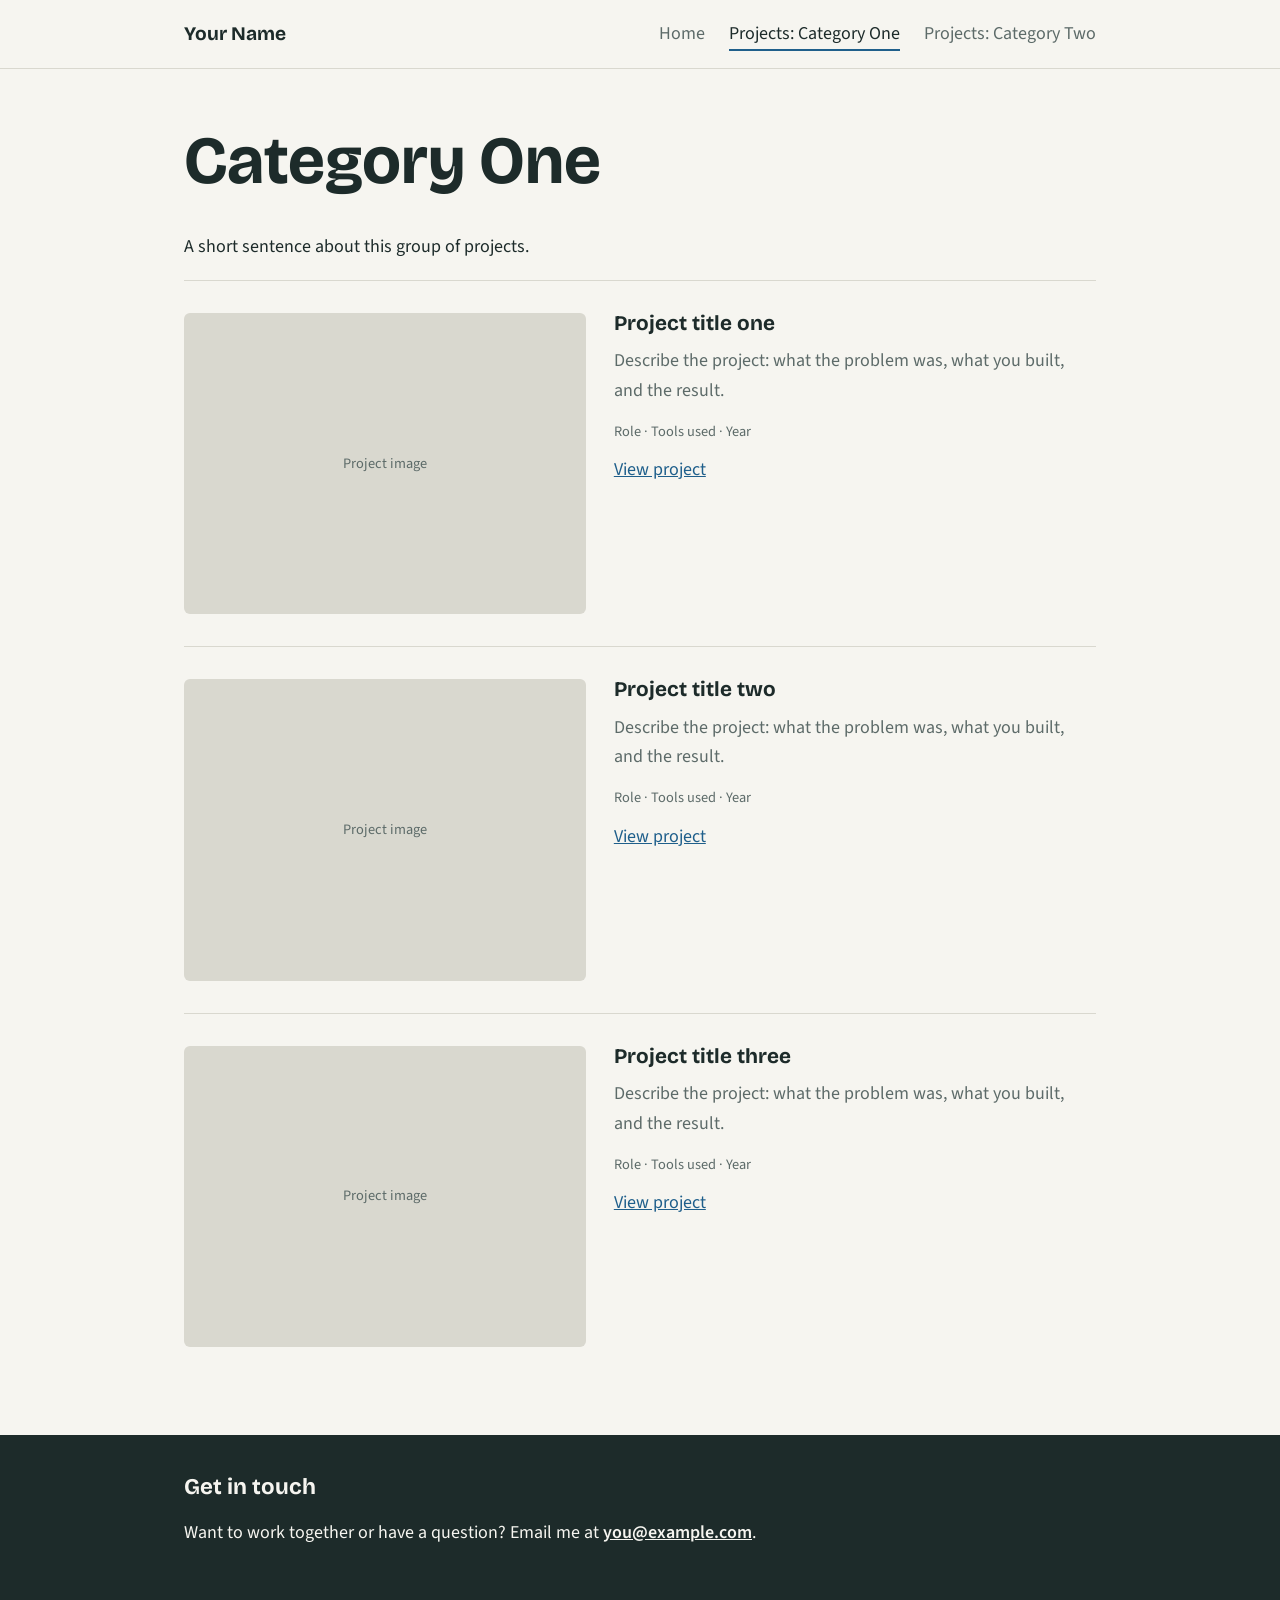
==== projects-1.html @ 92ba92cf "Add files via upload" ====
<!DOCTYPE html>
<html lang="en">
<head>
<meta charset="utf-8">
<meta name="viewport" content="width=device-width, initial-scale=1">
<title>Projects: Category One | Your Name</title>
<link rel="preconnect" href="https://fonts.googleapis.com">
<link href="https://fonts.googleapis.com/css2?family=Bricolage+Grotesque:wght@600;700&family=Source+Sans+3:wght@400;600&display=swap" rel="stylesheet">
<link rel="stylesheet" href="style.css">
</head>
<body>
<header><div class="wrap">
  <a class="logo" href="index.html">Your Name</a>
  <nav>
    <a href="index.html">Home</a>
    <a href="projects-1.html" aria-current="page">Projects: Category One</a>
    <a href="projects-2.html">Projects: Category Two</a>
  </nav>
</div></header>
<main><div class="wrap">
  <h1>Category One</h1>
  <p class="intro">A short sentence about this group of projects.</p>
  <article class="project">
    <div class="ph"><!-- Replace with: <img src="images/a.jpg" alt="Describe the project"> -->Project image</div>
    <div>
      <h3>Project title one</h3>
      <p>Describe the project: what the problem was, what you built, and the result.</p>
      <p class="tags">Role &middot; Tools used &middot; Year</p>
      <a href="#">View project</a> <!-- Link to a live site, repo or case study -->
    </div>
  </article>
  <article class="project">
    <div class="ph"><!-- Replace with: <img src="images/b.jpg" alt="Describe the project"> -->Project image</div>
    <div>
      <h3>Project title two</h3>
      <p>Describe the project: what the problem was, what you built, and the result.</p>
      <p class="tags">Role &middot; Tools used &middot; Year</p>
      <a href="#">View project</a> <!-- Link to a live site, repo or case study -->
    </div>
  </article>
  <article class="project">
    <div class="ph"><!-- Replace with: <img src="images/c.jpg" alt="Describe the project"> -->Project image</div>
    <div>
      <h3>Project title three</h3>
      <p>Describe the project: what the problem was, what you built, and the result.</p>
      <p class="tags">Role &middot; Tools used &middot; Year</p>
      <a href="#">View project</a> <!-- Link to a live site, repo or case study -->
    </div>
  </article>
</div></main>
<footer><div class="wrap">
  <h2>Get in touch</h2>
  <!-- Replace both instances of the email below with yours -->
  <p>Want to work together or have a question? Email me at <a href="mailto:you@example.com">you@example.com</a>.</p>
</div></footer>
</body>
</html>
---- style.css ----
:root{--bg:#f6f5f0;--ink:#1d2b2a;--muted:#5d6b69;--accent:#1f5f8b;--line:#d9d8cf;--card:#fff}
@media (prefers-color-scheme:dark){:root{--bg:#141b1b;--ink:#eceee9;--muted:#9aa8a6;--accent:#6fb4e0;--line:#2b3837;--card:#1b2423}}
*{box-sizing:border-box}
body{margin:0;background:var(--bg);color:var(--ink);font:18px/1.65 "Source Sans 3",Georgia,sans-serif;display:flex;flex-direction:column;min-height:100vh}
h1,h2,h3{font-family:"Bricolage Grotesque","Helvetica Neue",sans-serif;line-height:1.1;margin:0 0 .5em}
h1{font-size:clamp(2.4rem,6vw,4.2rem)}h2{font-size:1.8rem}h3{font-size:1.3rem}
a{color:var(--accent)}a:focus-visible{outline:3px solid var(--accent);outline-offset:3px}
.wrap{max-width:960px;margin:0 auto;padding:0 24px;width:100%}
header{border-bottom:1px solid var(--line)}
header .wrap{display:flex;justify-content:space-between;align-items:center;flex-wrap:wrap;gap:12px;padding-top:18px;padding-bottom:18px}
.logo{font-family:"Bricolage Grotesque",sans-serif;font-weight:700;font-size:1.2rem;text-decoration:none;color:var(--ink)}
nav a{margin-left:20px;text-decoration:none;color:var(--muted);padding-bottom:3px}
nav a:hover,nav a[aria-current]{color:var(--ink);border-bottom:2px solid var(--accent)}
main{flex:1;padding:56px 0}
.intro{max-width:620px}
.intro p{color:var(--muted)}
.gallery{display:grid;grid-template-columns:repeat(auto-fit,minmax(240px,1fr));gap:16px;margin-top:40px}
.ph{aspect-ratio:4/3;background:var(--line);border-radius:6px;display:grid;place-items:center;color:var(--muted);font-size:.9rem;overflow:hidden}
.ph img{width:100%;height:100%;object-fit:cover}
.project{display:grid;grid-template-columns:1fr 1.2fr;gap:28px;padding:32px 0;border-top:1px solid var(--line)}
.project p{margin:.3em 0 .8em;color:var(--muted)}
.tags{font-size:.9rem;color:var(--muted)}
@media(max-width:680px){.project{grid-template-columns:1fr}nav a{margin:0 16px 0 0}}
footer{background:var(--ink);color:var(--bg);padding:40px 0}
footer h2{font-size:1.4rem}footer a{color:inherit;font-weight:600}
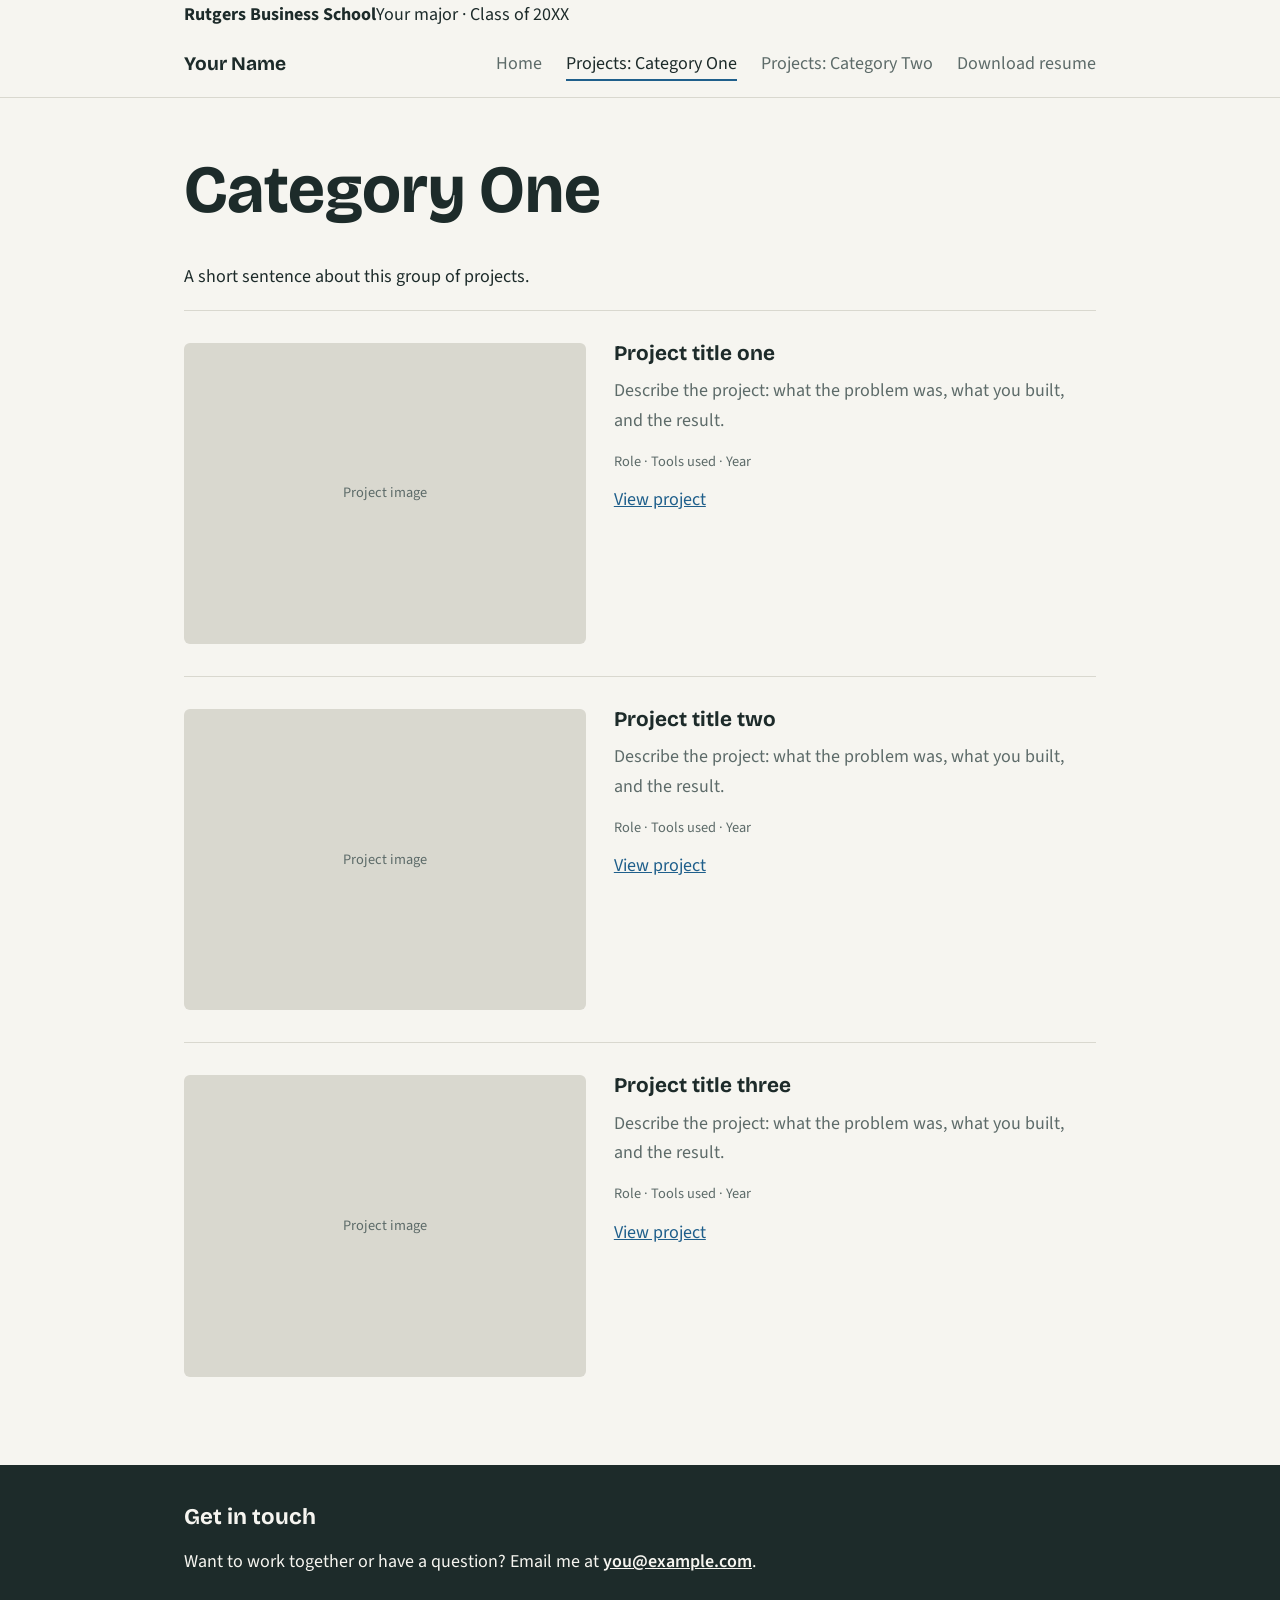
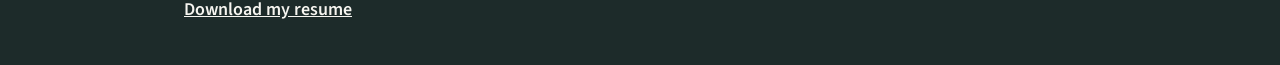
==== commit 685420f3: "Add files via upload" ====
--- a/projects-1.html
+++ b/projects-1.html
@@ -9,12 +9,14 @@
 <link rel="stylesheet" href="style.css">
 </head>
 <body>
+<div class="topbar"><div class="wrap"><strong>Rutgers Business School</strong><span>Your major &middot; Class of 20XX</span></div></div>
 <header><div class="wrap">
   <a class="logo" href="index.html">Your Name</a>
   <nav>
     <a href="index.html">Home</a>
     <a href="projects-1.html" aria-current="page">Projects: Category One</a>
     <a href="projects-2.html">Projects: Category Two</a>
+    <a class="btn" href="resume.pdf" download>Download resume</a>
   </nav>
 </div></header>
 <main><div class="wrap">
@@ -52,6 +54,7 @@
   <h2>Get in touch</h2>
   <!-- Replace both instances of the email below with yours -->
   <p>Want to work together or have a question? Email me at <a href="mailto:you@example.com">you@example.com</a>.</p>
+  <a class="btn" href="resume.pdf" download>Download my resume</a>
 </div></footer>
 </body>
 </html>
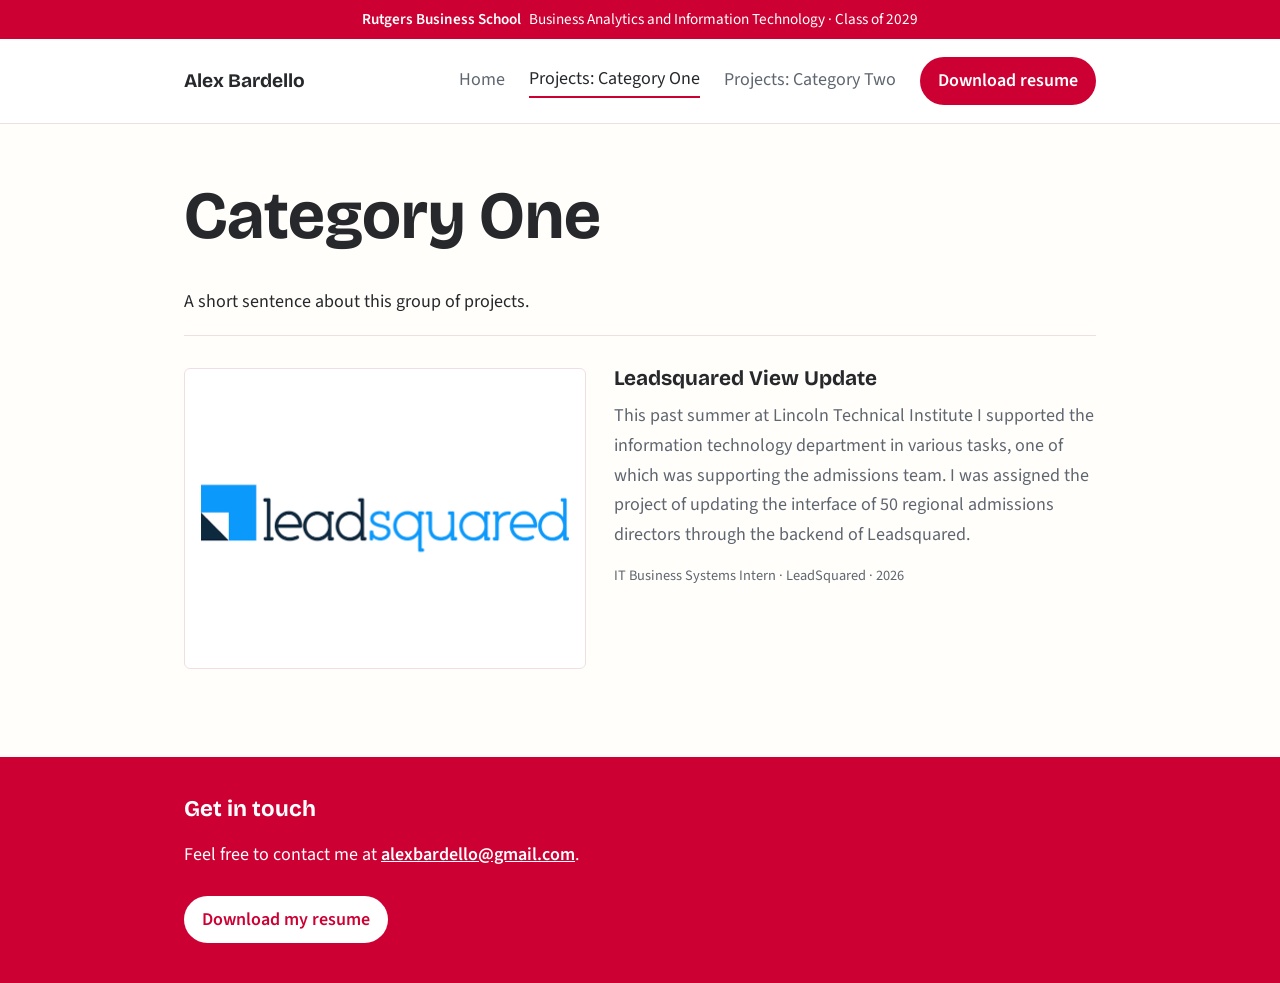
==== commit 8a6d51ac: "Add files via upload" ====
--- a/projects-1.html
+++ b/projects-1.html
@@ -3,58 +3,38 @@
 <head>
 <meta charset="utf-8">
 <meta name="viewport" content="width=device-width, initial-scale=1">
-<title>Projects: Category One | Your Name</title>
+<title>Projects: Category One | Alex Bardello</title>
 <link rel="preconnect" href="https://fonts.googleapis.com">
 <link href="https://fonts.googleapis.com/css2?family=Bricolage+Grotesque:wght@600;700&family=Source+Sans+3:wght@400;600&display=swap" rel="stylesheet">
 <link rel="stylesheet" href="style.css">
 </head>
 <body>
-<div class="topbar"><div class="wrap"><strong>Rutgers Business School</strong><span>Your major &middot; Class of 20XX</span></div></div>
+<div class="topbar"><div class="wrap"><strong>Rutgers Business School </strong><span>Business Analytics and Information Technology &middot; Class of 2029</span></div></div>
 <header><div class="wrap">
-  <a class="logo" href="index.html">Your Name</a>
+  <a class="logo" href="index.html">Alex Bardello</a>
   <nav>
     <a href="index.html">Home</a>
     <a href="projects-1.html" aria-current="page">Projects: Category One</a>
     <a href="projects-2.html">Projects: Category Two</a>
-    <a class="btn" href="resume.pdf" download>Download resume</a>
+    <a class="btn" href="Bardello_Alex_Resume_Fall-26.pdf" download>Download resume</a>
   </nav>
 </div></header>
 <main><div class="wrap">
   <h1>Category One</h1>
   <p class="intro">A short sentence about this group of projects.</p>
   <article class="project">
-    <div class="ph"><!-- Replace with: <img src="images/a.jpg" alt="Describe the project"> -->Project image</div>
+    <div class="ph logo"><img src="leadsquared.png" alt="LeadSquared logo"></div>
     <div>
-      <h3>Project title one</h3>
-      <p>Describe the project: what the problem was, what you built, and the result.</p>
-      <p class="tags">Role &middot; Tools used &middot; Year</p>
-      <a href="#">View project</a> <!-- Link to a live site, repo or case study -->
-    </div>
-  </article>
-  <article class="project">
-    <div class="ph"><!-- Replace with: <img src="images/b.jpg" alt="Describe the project"> -->Project image</div>
-    <div>
-      <h3>Project title two</h3>
-      <p>Describe the project: what the problem was, what you built, and the result.</p>
-      <p class="tags">Role &middot; Tools used &middot; Year</p>
-      <a href="#">View project</a> <!-- Link to a live site, repo or case study -->
-    </div>
-  </article>
-  <article class="project">
-    <div class="ph"><!-- Replace with: <img src="images/c.jpg" alt="Describe the project"> -->Project image</div>
-    <div>
-      <h3>Project title three</h3>
-      <p>Describe the project: what the problem was, what you built, and the result.</p>
-      <p class="tags">Role &middot; Tools used &middot; Year</p>
-      <a href="#">View project</a> <!-- Link to a live site, repo or case study -->
+      <h3>Leadsquared View Update</h3>
+      <p>This past summer at Lincoln Technical Institute I supported the information technology department in various tasks, one of which was supporting the admissions team. I was assigned the project of updating the interface of 50 regional admissions directors through the backend of Leadsquared.</p>
+      <p class="tags">IT Business Systems Intern &middot; LeadSquared &middot; 2026</p>
     </div>
   </article>
 </div></main>
 <footer><div class="wrap">
   <h2>Get in touch</h2>
-  <!-- Replace both instances of the email below with yours -->
-  <p>Want to work together or have a question? Email me at <a href="mailto:you@example.com">you@example.com</a>.</p>
-  <a class="btn" href="resume.pdf" download>Download my resume</a>
+    <p>Feel free to contact me at <a href="mailto:alexbardello@gmail.com">alexbardello@gmail.com</a>.</p>
+  <a class="btn" href="Bardello_Alex_Resume_Fall-26.pdf" download>Download my resume</a>
 </div></footer>
 </body>
 </html>
--- a/style.css
+++ b/style.css
@@ -1,5 +1,4 @@
-:root{--bg:#f6f5f0;--ink:#1d2b2a;--muted:#5d6b69;--accent:#1f5f8b;--line:#d9d8cf;--card:#fff}
-@media (prefers-color-scheme:dark){:root{--bg:#141b1b;--ink:#eceee9;--muted:#9aa8a6;--accent:#6fb4e0;--line:#2b3837;--card:#1b2423}}
+:root{--bg:#fffefb;--ink:#26282b;--muted:#5f6670;--accent:#cc0033;--line:#f0dfe2;--card:#fff;--tint:#fff1f3}
 *{box-sizing:border-box}
 body{margin:0;background:var(--bg);color:var(--ink);font:18px/1.65 "Source Sans 3",Georgia,sans-serif;display:flex;flex-direction:column;min-height:100vh}
 h1,h2,h3{font-family:"Bricolage Grotesque","Helvetica Neue",sans-serif;line-height:1.1;margin:0 0 .5em}
@@ -23,3 +22,36 @@
 @media(max-width:680px){.project{grid-template-columns:1fr}nav a{margin:0 16px 0 0}}
 footer{background:var(--ink);color:var(--bg);padding:40px 0}
 footer h2{font-size:1.4rem}footer a{color:inherit;font-weight:600}
+
+.topbar{background:var(--accent);color:#fff;font-size:.95rem;padding:7px 0}
+.topbar .wrap{display:flex;gap:8px;flex-wrap:wrap;justify-content:center;text-align:center}
+.topbar strong{font-weight:600}
+header{background:#fff}
+.btn{display:inline-block;background:var(--accent);color:#fff!important;text-decoration:none;font-weight:600;padding:9px 18px;border-radius:999px;border:0!important}
+.btn:hover{background:#a8002a}
+nav{display:flex;align-items:center;flex-wrap:wrap;gap:4px}
+nav a.btn{margin-left:20px;padding-bottom:9px}
+.hero{background:var(--tint);padding:56px 0 64px;border-bottom:1px solid var(--line)}
+.badge{display:inline-block;background:#fff;color:var(--accent);border:2px solid var(--accent);font-weight:600;padding:6px 16px;border-radius:999px;margin-bottom:20px}
+.hero .actions{display:flex;gap:18px;align-items:center;flex-wrap:wrap;margin-top:24px}
+.ph{background:#ffe3e8;color:#8a4a56}
+.home main{padding-top:0}
+.home .gallery{margin-top:48px}
+footer{background:var(--accent);color:#fff}
+footer a{color:#fff}
+footer .btn{background:#fff;color:var(--accent)!important;margin-top:8px}
+footer .btn:hover{background:var(--tint)}
+@media(max-width:680px){nav a.btn{margin-left:0}}
+.hero-grid{display:grid;grid-template-columns:1fr 280px;gap:48px;align-items:center}
+.hero .intro{max-width:620px}
+.headshot .ph{aspect-ratio:4/5;border-radius:50% 50% 12px 12px / 38% 38% 12px 12px;border:6px solid #fff;box-shadow:0 0 0 2px var(--accent)}
+@media(max-width:760px){.hero-grid{grid-template-columns:1fr}.headshot{max-width:240px;order:-1}}
+.badge:empty{display:none}
+.skills{padding:56px 0 8px}
+.skill-group{display:grid;grid-template-columns:200px 1fr;gap:12px 24px;padding:20px 0;border-top:1px solid var(--line);align-items:baseline}
+.skill-group h3{font-size:1.1rem;margin:0}
+.skill-group ul{list-style:none;margin:0;padding:0;display:flex;flex-wrap:wrap;gap:10px}
+.skill-group li{background:var(--tint);border:1px solid var(--line);border-radius:999px;padding:4px 16px;font-size:.98rem}
+@media(max-width:680px){.skill-group{grid-template-columns:1fr}}
+.ph.logo{background:#fff;border:1px solid var(--line)}
+.ph.logo img{object-fit:contain;padding:16px}
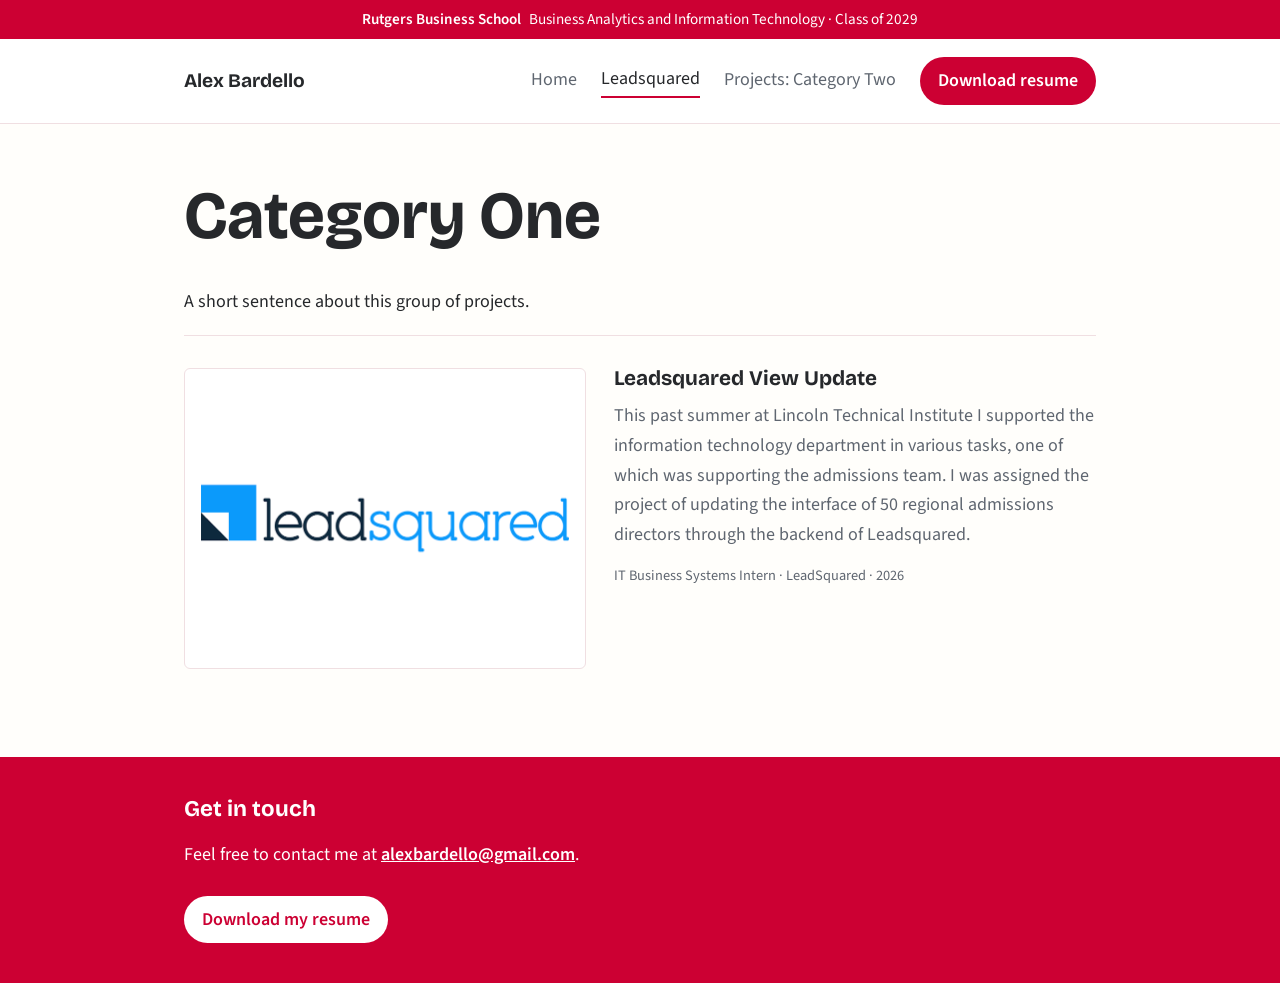
==== commit 21bc1796: "Update projects-1.html" ====
--- a/projects-1.html
+++ b/projects-1.html
@@ -14,7 +14,7 @@
   <a class="logo" href="index.html">Alex Bardello</a>
   <nav>
     <a href="index.html">Home</a>
-    <a href="projects-1.html" aria-current="page">Projects: Category One</a>
+    <a href="projects-1.html" aria-current="page">Leadsquared</a>
     <a href="projects-2.html">Projects: Category Two</a>
     <a class="btn" href="Bardello_Alex_Resume_Fall-26.pdf" download>Download resume</a>
   </nav>
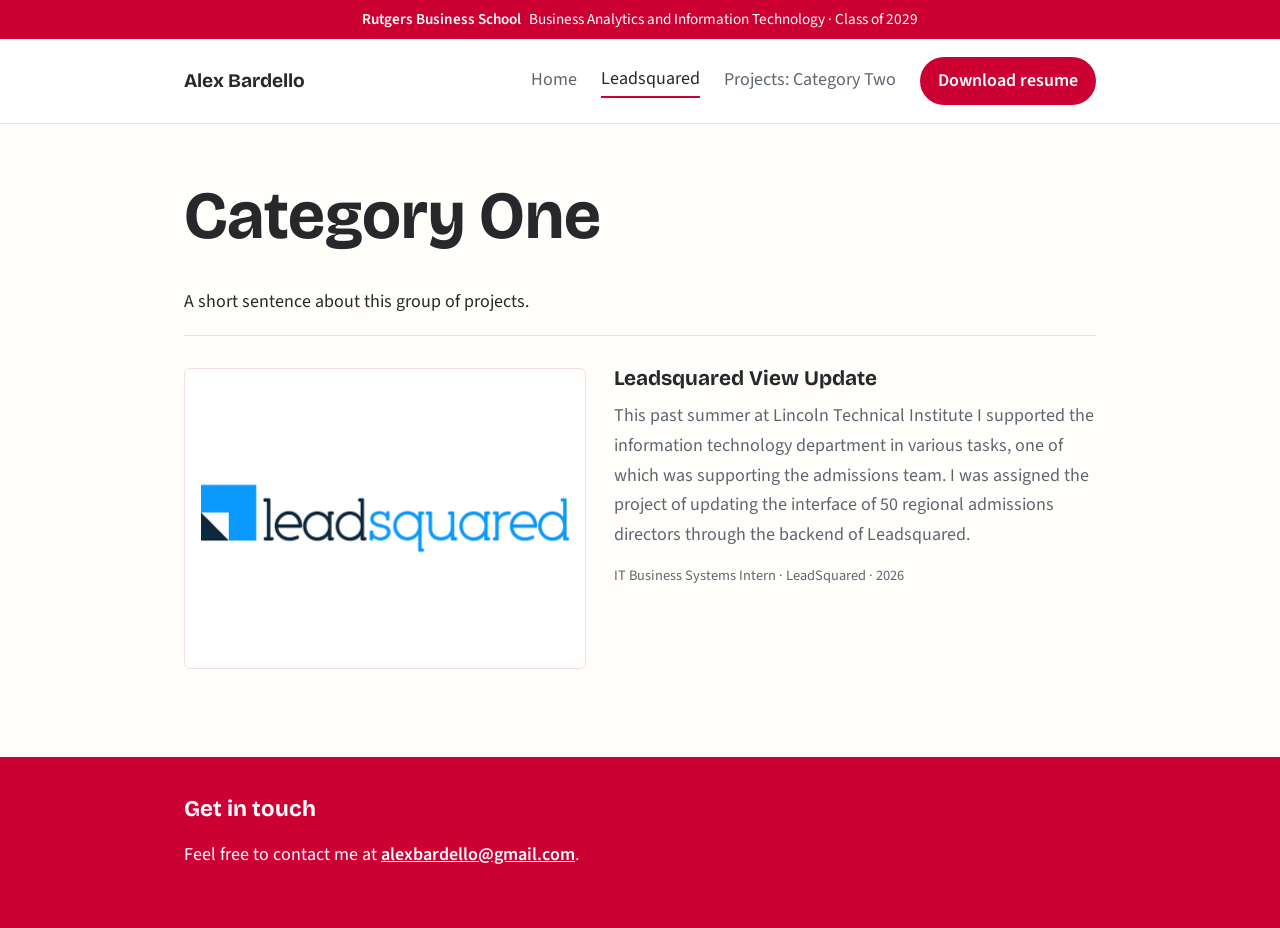
==== commit f79c6f5e: "projects-1.html" ====
--- a/projects-1.html
+++ b/projects-1.html
@@ -34,7 +34,6 @@
 <footer><div class="wrap">
   <h2>Get in touch</h2>
     <p>Feel free to contact me at <a href="mailto:alexbardello@gmail.com">alexbardello@gmail.com</a>.</p>
-  <a class="btn" href="Bardello_Alex_Resume_Fall-26.pdf" download>Download my resume</a>
 </div></footer>
 </body>
 </html>
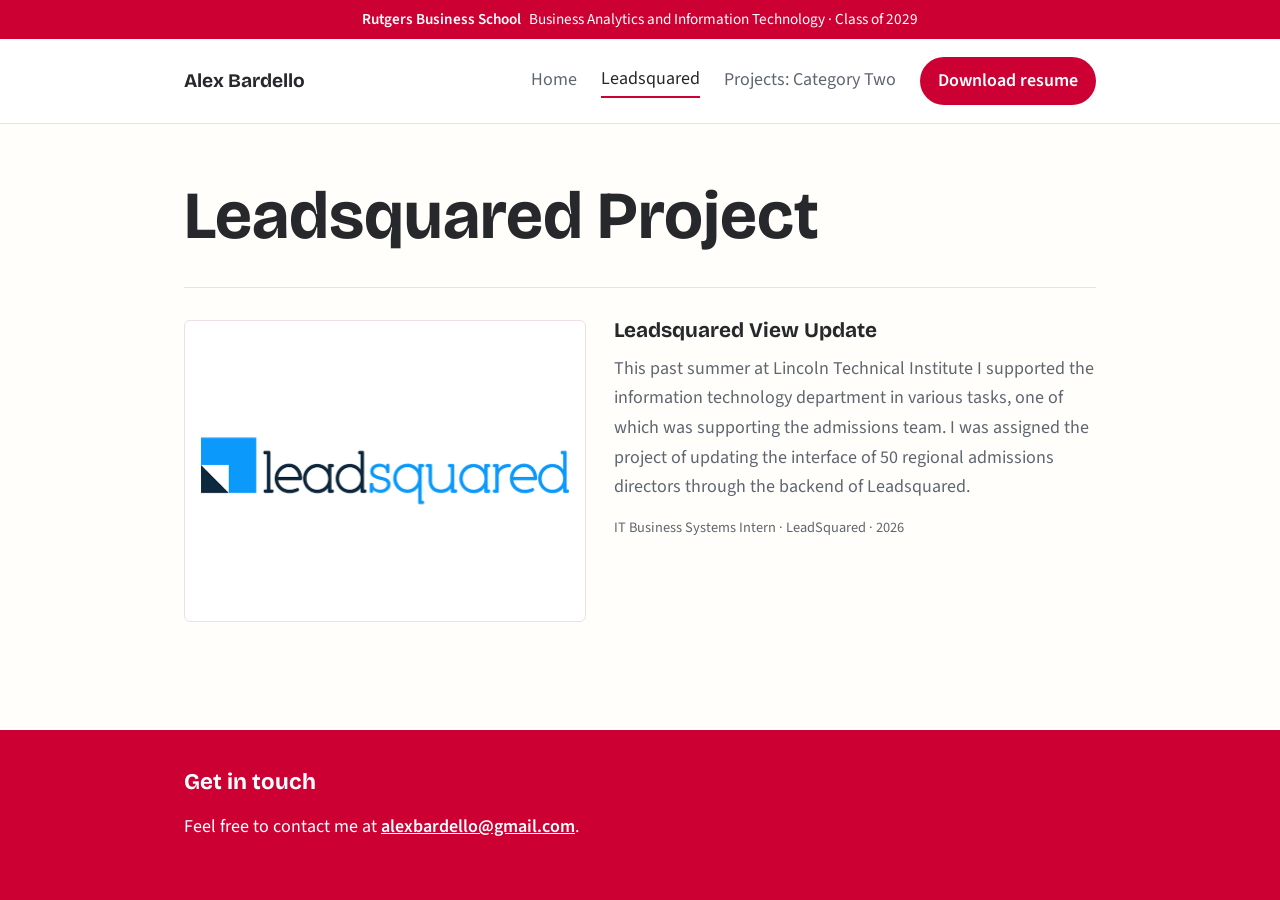
==== commit 7385a28d: "projects-1.html" ====
--- a/projects-1.html
+++ b/projects-1.html
@@ -20,8 +20,7 @@
   </nav>
 </div></header>
 <main><div class="wrap">
-  <h1>Category One</h1>
-  <p class="intro">A short sentence about this group of projects.</p>
+  <h1>Leadsquared Project</h1>
   <article class="project">
     <div class="ph logo"><img src="leadsquared.png" alt="LeadSquared logo"></div>
     <div>
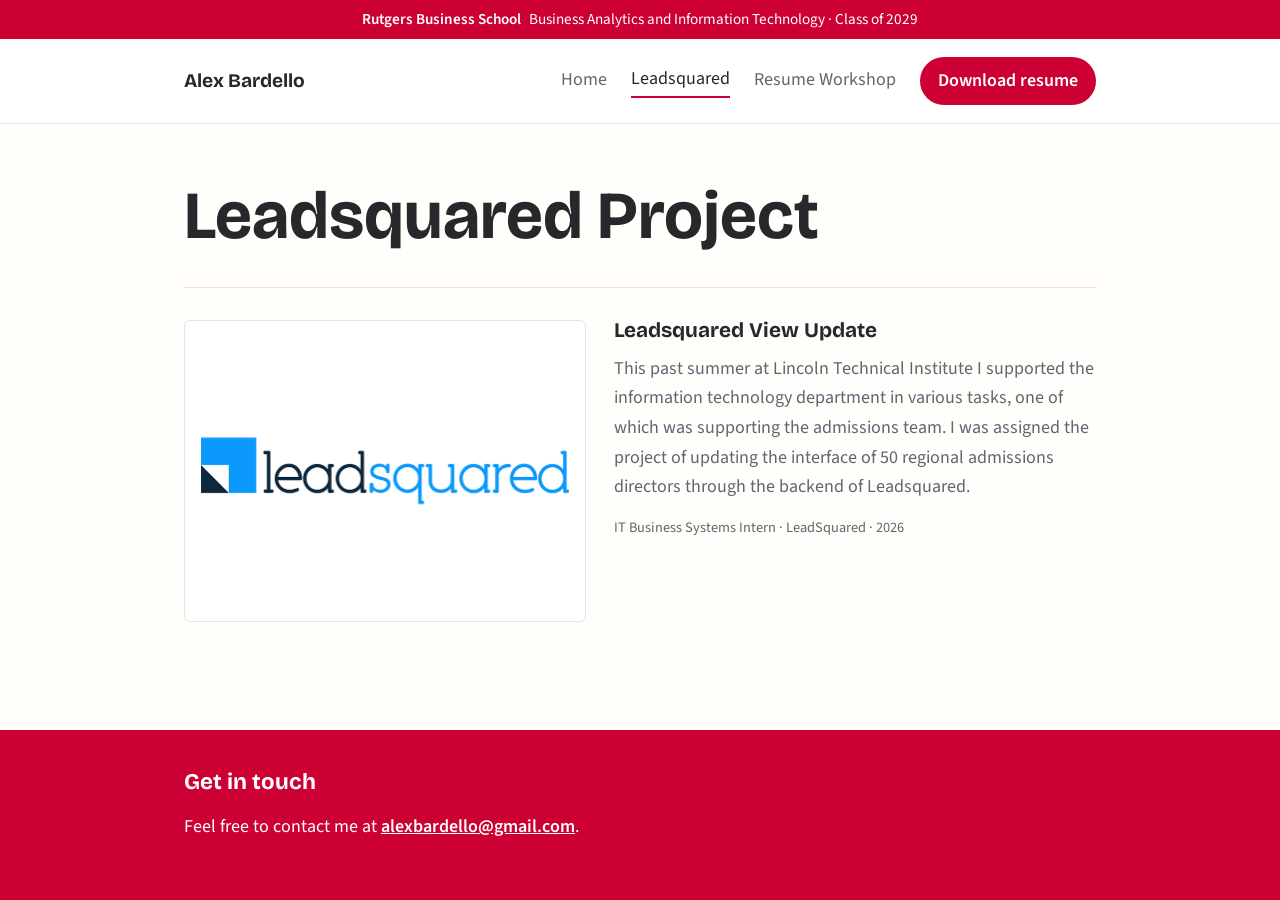
==== commit 1e7c37b0: "Update projects-1.html" ====
--- a/projects-1.html
+++ b/projects-1.html
@@ -15,7 +15,7 @@
   <nav>
     <a href="index.html">Home</a>
     <a href="projects-1.html" aria-current="page">Leadsquared</a>
-    <a href="projects-2.html">Projects: Category Two</a>
+    <a href="projects-2.html">Resume Workshop</a>
     <a class="btn" href="Bardello_Alex_Resume_Fall-26.pdf" download>Download resume</a>
   </nav>
 </div></header>
